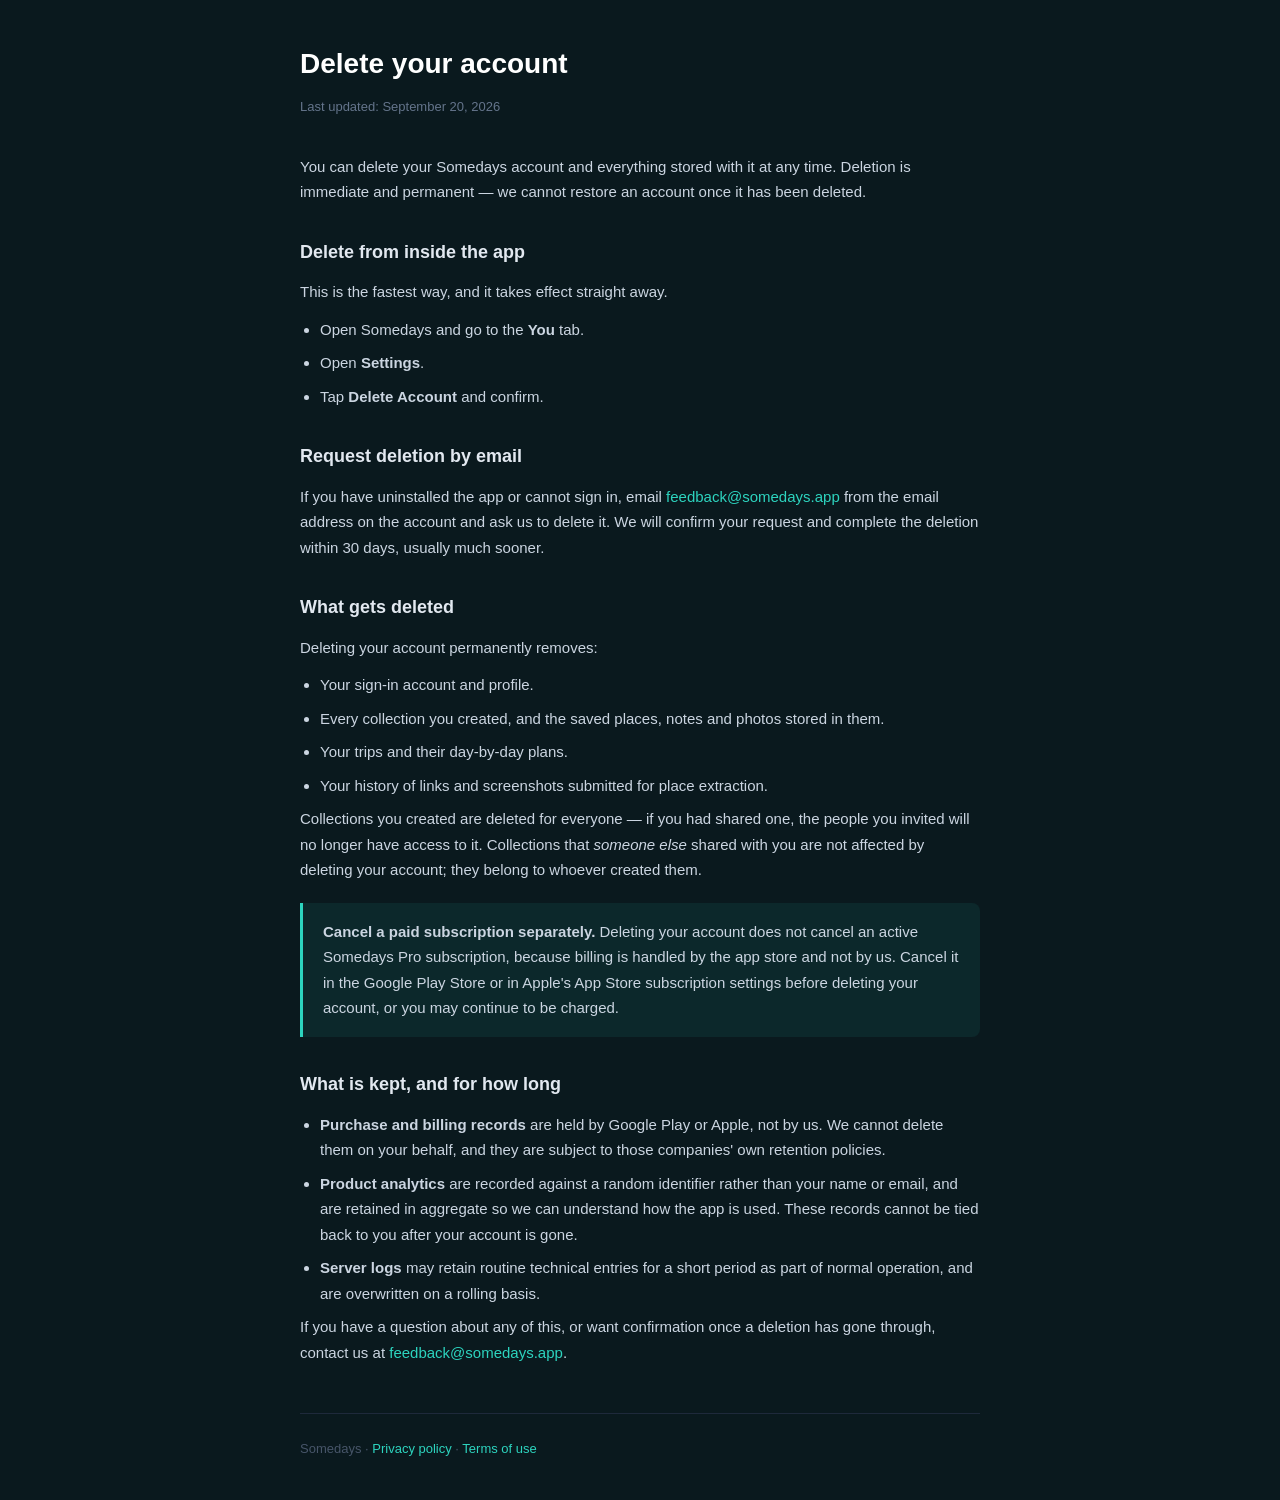
==== delete-account.html @ e9c9e76a "Add landing page and account deletion page Co-Authored-By: Claude Opus 5.5 <noreply@anthropic.com>" ====
<!DOCTYPE html>
<html lang="en">
<head>
    <meta charset="utf-8">
    <meta name="viewport" content="width=device-width, initial-scale=1.0">
    <title>Delete your account — Somedays</title>
    <style>
        * { margin: 0; padding: 0; box-sizing: border-box; }
        body {
            font-family: -apple-system, BlinkMacSystemFont, "Segoe UI", Roboto, Helvetica, Arial, sans-serif;
            background: #0a191e;
            color: #cbd5e1;
            line-height: 1.7;
            padding: 40px 20px;
        }
        .container { max-width: 680px; margin: 0 auto; }
        h1 {
            color: #fff;
            font-size: 28px;
            font-weight: 800;
            margin-bottom: 8px;
        }
        .updated {
            font-size: 13px;
            color: #64748b;
            margin-bottom: 36px;
        }
        h2 {
            color: #e2e8f0;
            font-size: 18px;
            font-weight: 700;
            margin-top: 32px;
            margin-bottom: 12px;
        }
        p, li { font-size: 15px; margin-bottom: 12px; }
        ul { padding-left: 20px; }
        li { margin-bottom: 8px; }
        a { color: #2dd4bf; text-decoration: none; }
        a:hover { text-decoration: underline; }
        .highlight {
            background: rgba(45, 212, 191, 0.08);
            border-left: 3px solid #2dd4bf;
            padding: 16px 20px;
            border-radius: 0 8px 8px 0;
            margin: 20px 0;
        }
        .footer {
            margin-top: 48px;
            padding-top: 24px;
            border-top: 1px solid #1e293b;
            font-size: 13px;
            color: #475569;
        }
    </style>
</head>
<body>
<div class="container">
    <h1>Delete your account</h1>
    <p class="updated">Last updated: September 20, 2026</p>

    <p>You can delete your Somedays account and everything stored with it at any time. Deletion is immediate and permanent — we cannot restore an account once it has been deleted.</p>

    <h2>Delete from inside the app</h2>
    <p>This is the fastest way, and it takes effect straight away.</p>
    <ul>
        <li>Open Somedays and go to the <strong>You</strong> tab.</li>
        <li>Open <strong>Settings</strong>.</li>
        <li>Tap <strong>Delete Account</strong> and confirm.</li>
    </ul>

    <h2>Request deletion by email</h2>
    <p>If you have uninstalled the app or cannot sign in, email <a href="mailto:feedback@somedays.app">feedback@somedays.app</a> from the email address on the account and ask us to delete it. We will confirm your request and complete the deletion within 30 days, usually much sooner.</p>

    <h2>What gets deleted</h2>
    <p>Deleting your account permanently removes:</p>
    <ul>
        <li>Your sign-in account and profile.</li>
        <li>Every collection you created, and the saved places, notes and photos stored in them.</li>
        <li>Your trips and their day-by-day plans.</li>
        <li>Your history of links and screenshots submitted for place extraction.</li>
    </ul>
    <p>Collections you created are deleted for everyone — if you had shared one, the people you invited will no longer have access to it. Collections that <em>someone else</em> shared with you are not affected by deleting your account; they belong to whoever created them.</p>

    <div class="highlight">
        <p style="margin-bottom:0"><strong>Cancel a paid subscription separately.</strong> Deleting your account does not cancel an active Somedays Pro subscription, because billing is handled by the app store and not by us. Cancel it in the Google Play Store or in Apple's App Store subscription settings before deleting your account, or you may continue to be charged.</p>
    </div>

    <h2>What is kept, and for how long</h2>
    <ul>
        <li><strong>Purchase and billing records</strong> are held by Google Play or Apple, not by us. We cannot delete them on your behalf, and they are subject to those companies' own retention policies.</li>
        <li><strong>Product analytics</strong> are recorded against a random identifier rather than your name or email, and are retained in aggregate so we can understand how the app is used. These records cannot be tied back to you after your account is gone.</li>
        <li><strong>Server logs</strong> may retain routine technical entries for a short period as part of normal operation, and are overwritten on a rolling basis.</li>
    </ul>

    <p>If you have a question about any of this, or want confirmation once a deletion has gone through, contact us at <a href="mailto:feedback@somedays.app">feedback@somedays.app</a>.</p>

    <div class="footer">
        Somedays &middot; <a href="/privacy.html">Privacy policy</a> &middot; <a href="/terms.html">Terms of use</a>
    </div>
</div>
</body>
</html>
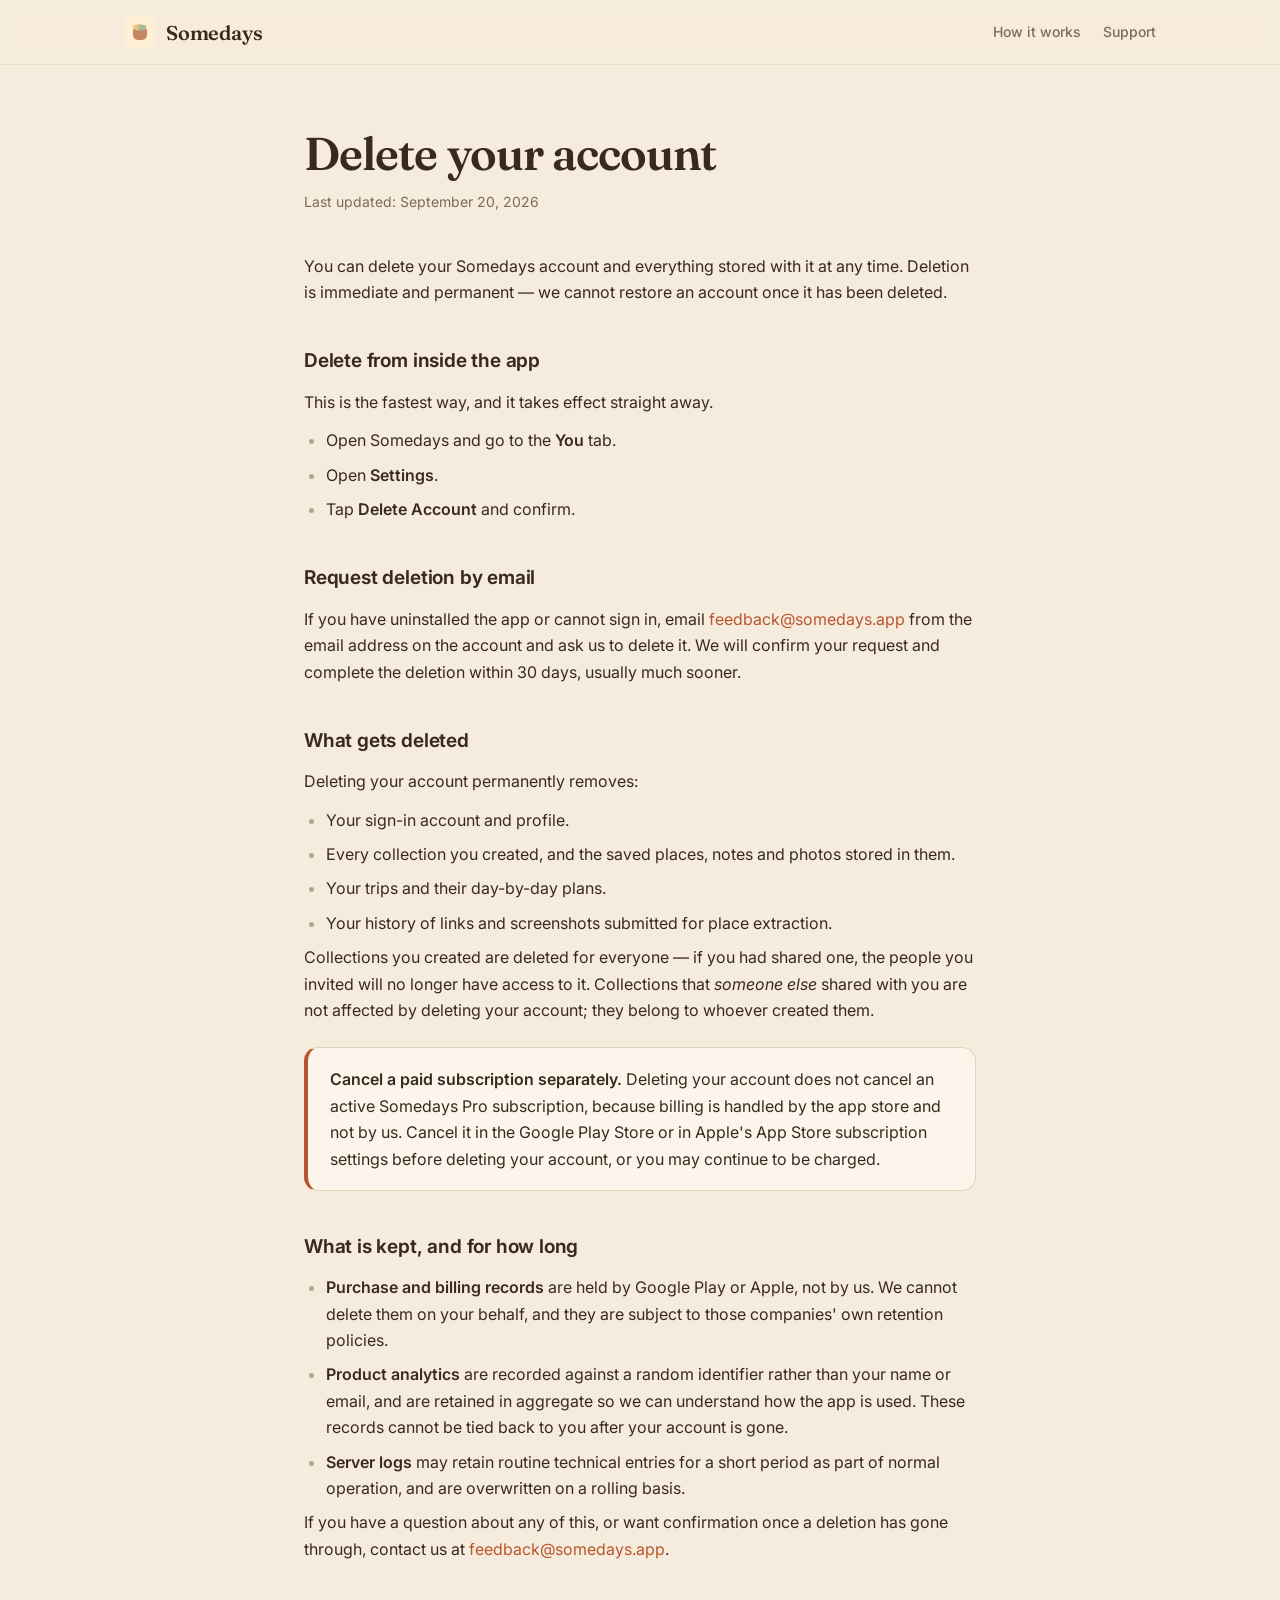
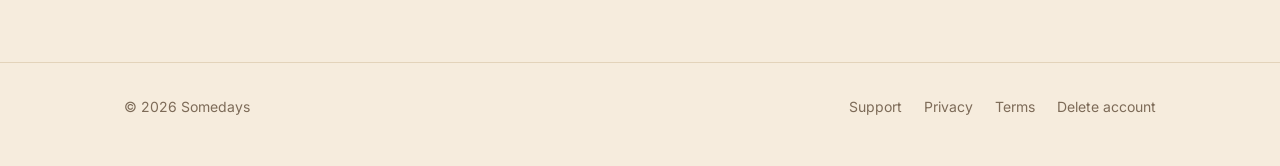
==== commit cdb356a8: "Redesign site in the app's Golden Hour / Dusk palette Shared styles.css, new landing page with App S" ====
--- a/delete-account.html
+++ b/delete-account.html
@@ -4,57 +4,25 @@
     <meta charset="utf-8">
     <meta name="viewport" content="width=device-width, initial-scale=1.0">
     <title>Delete your account — Somedays</title>
-    <style>
-        * { margin: 0; padding: 0; box-sizing: border-box; }
-        body {
-            font-family: -apple-system, BlinkMacSystemFont, "Segoe UI", Roboto, Helvetica, Arial, sans-serif;
-            background: #0a191e;
-            color: #cbd5e1;
-            line-height: 1.7;
-            padding: 40px 20px;
-        }
-        .container { max-width: 680px; margin: 0 auto; }
-        h1 {
-            color: #fff;
-            font-size: 28px;
-            font-weight: 800;
-            margin-bottom: 8px;
-        }
-        .updated {
-            font-size: 13px;
-            color: #64748b;
-            margin-bottom: 36px;
-        }
-        h2 {
-            color: #e2e8f0;
-            font-size: 18px;
-            font-weight: 700;
-            margin-top: 32px;
-            margin-bottom: 12px;
-        }
-        p, li { font-size: 15px; margin-bottom: 12px; }
-        ul { padding-left: 20px; }
-        li { margin-bottom: 8px; }
-        a { color: #2dd4bf; text-decoration: none; }
-        a:hover { text-decoration: underline; }
-        .highlight {
-            background: rgba(45, 212, 191, 0.08);
-            border-left: 3px solid #2dd4bf;
-            padding: 16px 20px;
-            border-radius: 0 8px 8px 0;
-            margin: 20px 0;
-        }
-        .footer {
-            margin-top: 48px;
-            padding-top: 24px;
-            border-top: 1px solid #1e293b;
-            font-size: 13px;
-            color: #475569;
-        }
-    </style>
+    <meta name="theme-color" content="#F6ECDD" media="(prefers-color-scheme: light)">
+    <meta name="theme-color" content="#17131F" media="(prefers-color-scheme: dark)">
+    <link rel="icon" type="image/png" href="icon.png">
+    <link rel="preconnect" href="https://fonts.googleapis.com">
+    <link rel="preconnect" href="https://fonts.gstatic.com" crossorigin>
+    <link rel="stylesheet" href="https://fonts.googleapis.com/css2?family=Fraunces:ital,opsz,wght@0,9..144,500..700;1,9..144,500..700&family=Inter:wght@400;500;600;700&display=swap">
+    <link rel="stylesheet" href="styles.css">
 </head>
 <body>
-<div class="container">
+<header class="site-header">
+    <div class="wrap">
+        <a class="brand" href="/"><img src="icon.png" alt="">Somedays</a>
+        <nav class="site-nav">
+            <a class="hide-sm" href="/#how">How it works</a>
+            <a href="support.html">Support</a>
+        </nav>
+    </div>
+</header>
+<main class="doc">
     <h1>Delete your account</h1>
     <p class="updated">Last updated: September 20, 2026</p>
 
@@ -93,10 +61,17 @@
     </ul>
 
     <p>If you have a question about any of this, or want confirmation once a deletion has gone through, contact us at <a href="mailto:feedback@somedays.app">feedback@somedays.app</a>.</p>
-
-    <div class="footer">
-        Somedays &middot; <a href="/privacy.html">Privacy policy</a> &middot; <a href="/terms.html">Terms of use</a>
+</main>
+<footer class="site-footer">
+    <div class="wrap">
+        <span>&copy; 2026 Somedays</span>
+        <nav>
+            <a href="support.html">Support</a>
+            <a href="privacy.html">Privacy</a>
+            <a href="terms.html">Terms</a>
+            <a href="delete-account.html">Delete account</a>
+        </nav>
     </div>
-</div>
+</footer>
 </body>
 </html>
--- a/styles.css
+++ b/styles.css
@@ -0,0 +1,304 @@
+/* Somedays site — palette mirrors the app's Golden Hour (light) and Dusk (dark) themes. */
+:root {
+    --bg: #F6ECDD;
+    --surface: #EFE1CC;
+    --surface-2: #E7D4B8;
+    --card: #FBF5EC;
+    --line: #E3D3BA;
+    --ink: #3A2A1E;
+    --muted: #7D6B58;
+    --faint: #B3A48F;
+    --accent: #B9552C;
+    --accent-ink: #FFFFFF;
+    --amber: #C78A1E;
+    --sage: #6C8461;
+    --plum: #8A5FA8;
+    --shadow: 0 1px 2px rgba(58, 42, 30, 0.06), 0 12px 32px -12px rgba(58, 42, 30, 0.18);
+    --radius: 20px;
+    --serif: "Fraunces", Georgia, "Times New Roman", serif;
+    --sans: "Inter", -apple-system, BlinkMacSystemFont, "Segoe UI", Roboto, Helvetica, Arial, sans-serif;
+    color-scheme: light dark;
+}
+
+@media (prefers-color-scheme: dark) {
+    :root {
+        --bg: #17131F;
+        --surface: #1E1728;
+        --surface-2: #2A2136;
+        --card: #211A2C;
+        --line: #2E2540;
+        --ink: #F3ECF3;
+        --muted: #A898B2;
+        --faint: #6F6280;
+        --accent: #F2A9A0;
+        --accent-ink: #3A1F28;
+        --amber: #E8B969;
+        --sage: #9DB592;
+        --plum: #C4A3DB;
+        --shadow: 0 1px 2px rgba(0, 0, 0, 0.3), 0 16px 40px -16px rgba(0, 0, 0, 0.6);
+    }
+}
+
+* { margin: 0; padding: 0; box-sizing: border-box; }
+
+html { -webkit-text-size-adjust: 100%; }
+
+body {
+    font-family: var(--sans);
+    background: var(--bg);
+    color: var(--ink);
+    line-height: 1.65;
+    -webkit-font-smoothing: antialiased;
+}
+
+a { color: var(--accent); text-decoration: none; }
+a:hover { text-decoration: underline; text-underline-offset: 3px; }
+
+.wrap { max-width: 1080px; margin: 0 auto; padding: 0 24px; }
+
+/* ---------- Header ---------- */
+.site-header {
+    position: sticky;
+    top: 0;
+    z-index: 10;
+    background: color-mix(in srgb, var(--bg) 82%, transparent);
+    backdrop-filter: saturate(160%) blur(14px);
+    -webkit-backdrop-filter: saturate(160%) blur(14px);
+    border-bottom: 1px solid color-mix(in srgb, var(--line) 60%, transparent);
+}
+.site-header .wrap {
+    display: flex;
+    align-items: center;
+    justify-content: space-between;
+    height: 64px;
+}
+.brand {
+    display: flex;
+    align-items: center;
+    gap: 10px;
+    font-family: var(--serif);
+    font-size: 20px;
+    font-weight: 600;
+    color: var(--ink);
+    letter-spacing: -0.01em;
+}
+.brand:hover { text-decoration: none; }
+.brand img { width: 32px; height: 32px; border-radius: 8px; }
+.site-nav { display: flex; gap: 22px; font-size: 14px; font-weight: 500; }
+.site-nav a { color: var(--muted); }
+.site-nav a:hover { color: var(--ink); text-decoration: none; }
+
+/* ---------- Buttons ---------- */
+.btn {
+    display: inline-flex;
+    align-items: center;
+    gap: 8px;
+    padding: 13px 22px;
+    border-radius: 999px;
+    font-weight: 600;
+    font-size: 15px;
+    transition: transform 0.15s ease, box-shadow 0.15s ease;
+}
+.btn:hover { text-decoration: none; transform: translateY(-1px); }
+.btn-primary { background: var(--accent); color: var(--accent-ink); box-shadow: var(--shadow); }
+.btn-ghost { color: var(--ink); border: 1px solid var(--line); background: var(--card); }
+
+/* ---------- Hero ---------- */
+.hero { padding: 72px 0 88px; }
+.hero .wrap {
+    display: grid;
+    grid-template-columns: 1.1fr 0.9fr;
+    gap: 56px;
+    align-items: center;
+}
+.eyebrow {
+    display: inline-block;
+    font-size: 13px;
+    font-weight: 600;
+    letter-spacing: 0.04em;
+    color: var(--accent);
+    background: color-mix(in srgb, var(--accent) 12%, transparent);
+    padding: 6px 12px;
+    border-radius: 999px;
+    margin-bottom: 22px;
+}
+.hero h1 {
+    font-family: var(--serif);
+    font-size: clamp(40px, 6vw, 64px);
+    line-height: 1.05;
+    font-weight: 600;
+    letter-spacing: -0.025em;
+    margin-bottom: 20px;
+}
+.hero h1 em { font-style: italic; color: var(--accent); }
+.hero .lede { font-size: 18px; color: var(--muted); max-width: 30em; margin-bottom: 32px; }
+.hero .actions { display: flex; flex-wrap: wrap; gap: 12px; }
+.platforms { margin-top: 18px; font-size: 13px; color: var(--faint); }
+
+/* Hero illustration: a mock collection card stack */
+.stack { position: relative; height: 440px; }
+.mock {
+    position: absolute;
+    background: var(--card);
+    border: 1px solid var(--line);
+    border-radius: var(--radius);
+    box-shadow: var(--shadow);
+}
+.mock-main { inset: 20px 30px 20px 30px; padding: 22px; display: flex; flex-direction: column; gap: 14px; }
+.mock-back { inset: 0 70px 60px 0; transform: rotate(-5deg); background: var(--surface); }
+.mock-title { font-family: var(--serif); font-size: 22px; font-weight: 600; }
+.mock-sub { font-size: 12px; color: var(--muted); margin-top: -10px; }
+.mock-map {
+    height: 130px;
+    border-radius: 14px;
+    background:
+        radial-gradient(circle at 30% 40%, var(--accent) 0 6px, transparent 7px),
+        radial-gradient(circle at 62% 30%, var(--amber) 0 6px, transparent 7px),
+        radial-gradient(circle at 48% 68%, var(--sage) 0 6px, transparent 7px),
+        radial-gradient(circle at 78% 60%, var(--plum) 0 6px, transparent 7px),
+        linear-gradient(115deg, transparent 46%, color-mix(in srgb, var(--line) 90%, transparent) 46% 50%, transparent 50%),
+        linear-gradient(20deg, transparent 58%, color-mix(in srgb, var(--line) 90%, transparent) 58% 61%, transparent 61%),
+        var(--surface);
+}
+.place { display: flex; align-items: center; gap: 12px; }
+.place .dot { width: 34px; height: 34px; border-radius: 10px; flex-shrink: 0; display: grid; place-items: center; font-size: 16px; }
+.place strong { display: block; font-size: 14px; font-weight: 600; }
+.place span { font-size: 12px; color: var(--muted); }
+.dot-eat { background: color-mix(in srgb, var(--accent) 18%, transparent); }
+.dot-visit { background: color-mix(in srgb, var(--sage) 22%, transparent); }
+.dot-buy { background: color-mix(in srgb, var(--amber) 22%, transparent); }
+.chip {
+    position: absolute;
+    right: 0;
+    bottom: 56px;
+    background: var(--ink);
+    color: var(--bg);
+    font-size: 13px;
+    font-weight: 600;
+    padding: 10px 14px;
+    border-radius: 12px;
+    box-shadow: var(--shadow);
+}
+
+/* ---------- Sections ---------- */
+.section { padding: 88px 0; }
+.section-alt { background: var(--surface); }
+.section h2 {
+    font-family: var(--serif);
+    font-size: clamp(30px, 4vw, 42px);
+    font-weight: 600;
+    letter-spacing: -0.02em;
+    line-height: 1.15;
+    margin-bottom: 14px;
+}
+.section .intro { color: var(--muted); font-size: 17px; max-width: 36em; margin-bottom: 44px; }
+
+.steps { display: grid; grid-template-columns: repeat(4, 1fr); gap: 18px; counter-reset: step; }
+.step {
+    background: var(--card);
+    border: 1px solid var(--line);
+    border-radius: var(--radius);
+    padding: 24px;
+}
+.step::before {
+    counter-increment: step;
+    content: counter(step);
+    display: grid;
+    place-items: center;
+    width: 32px;
+    height: 32px;
+    border-radius: 50%;
+    background: var(--accent);
+    color: var(--accent-ink);
+    font-weight: 700;
+    font-size: 14px;
+    margin-bottom: 16px;
+}
+.step h3 { font-size: 16px; font-weight: 600; margin-bottom: 6px; }
+.step p { font-size: 14px; color: var(--muted); }
+
+.features { display: grid; grid-template-columns: repeat(3, 1fr); gap: 18px; }
+.feature { padding: 4px 0; }
+.feature .glyph {
+    width: 44px;
+    height: 44px;
+    border-radius: 12px;
+    display: grid;
+    place-items: center;
+    font-size: 20px;
+    margin-bottom: 14px;
+    background: var(--card);
+    border: 1px solid var(--line);
+}
+.feature h3 { font-size: 16px; font-weight: 600; margin-bottom: 4px; }
+.feature p { font-size: 14px; color: var(--muted); }
+
+.cta {
+    text-align: center;
+    background: var(--card);
+    border: 1px solid var(--line);
+    border-radius: 28px;
+    padding: 56px 24px;
+    box-shadow: var(--shadow);
+}
+.cta img { width: 72px; height: 72px; border-radius: 18px; margin-bottom: 18px; }
+.cta p { color: var(--muted); margin: 0 auto 26px; max-width: 28em; }
+
+/* ---------- Document pages (privacy, terms, support, deletion) ---------- */
+.doc { max-width: 720px; margin: 0 auto; padding: 64px 24px 24px; }
+.doc h1 {
+    font-family: var(--serif);
+    font-size: clamp(34px, 5vw, 46px);
+    font-weight: 600;
+    letter-spacing: -0.02em;
+    line-height: 1.1;
+    margin-bottom: 10px;
+}
+.doc .updated, .doc .subtitle { font-size: 14px; color: var(--muted); margin-bottom: 40px; }
+.doc h2 {
+    font-size: 19px;
+    font-weight: 650;
+    letter-spacing: -0.01em;
+    margin: 40px 0 12px;
+}
+.doc h3 { font-size: 16px; font-weight: 600; margin: 24px 0 8px; }
+.doc p, .doc li { font-size: 16px; margin-bottom: 12px; }
+.doc ul, .doc ol { padding-left: 22px; }
+.doc li { margin-bottom: 8px; }
+.doc li::marker { color: var(--faint); }
+.doc strong { font-weight: 600; }
+.doc .highlight {
+    background: var(--card);
+    border: 1px solid var(--line);
+    border-left: 4px solid var(--accent);
+    padding: 18px 22px;
+    border-radius: 14px;
+    margin: 24px 0;
+}
+.doc .highlight p:last-child { margin-bottom: 0; }
+
+/* ---------- Footer ---------- */
+.site-footer { margin-top: 64px; border-top: 1px solid var(--line); padding: 32px 0 48px; font-size: 14px; color: var(--muted); }
+.site-footer .wrap { display: flex; flex-wrap: wrap; gap: 16px 28px; justify-content: space-between; align-items: center; }
+.site-footer nav { display: flex; flex-wrap: wrap; gap: 8px 22px; }
+.site-footer nav a { color: var(--muted); }
+.site-footer nav a:hover { color: var(--ink); }
+
+/* ---------- Responsive ---------- */
+@media (max-width: 880px) {
+    .hero .wrap { grid-template-columns: 1fr; gap: 40px; }
+    .hero { padding: 48px 0 64px; }
+    .stack { height: 400px; max-width: 420px; }
+    .steps { grid-template-columns: repeat(2, 1fr); }
+    .features { grid-template-columns: 1fr 1fr; }
+}
+@media (max-width: 560px) {
+    .wrap { padding: 0 16px; }
+    .doc { padding: 40px 16px 16px; }
+    .site-nav { gap: 16px; }
+    .site-nav .hide-sm { display: none; }
+    .steps, .features { grid-template-columns: 1fr; }
+    .section { padding: 64px 0; }
+    .mock-main { inset: 16px 10px 16px 10px; }
+    .mock-back { inset: 0 40px 60px 0; }
+}
